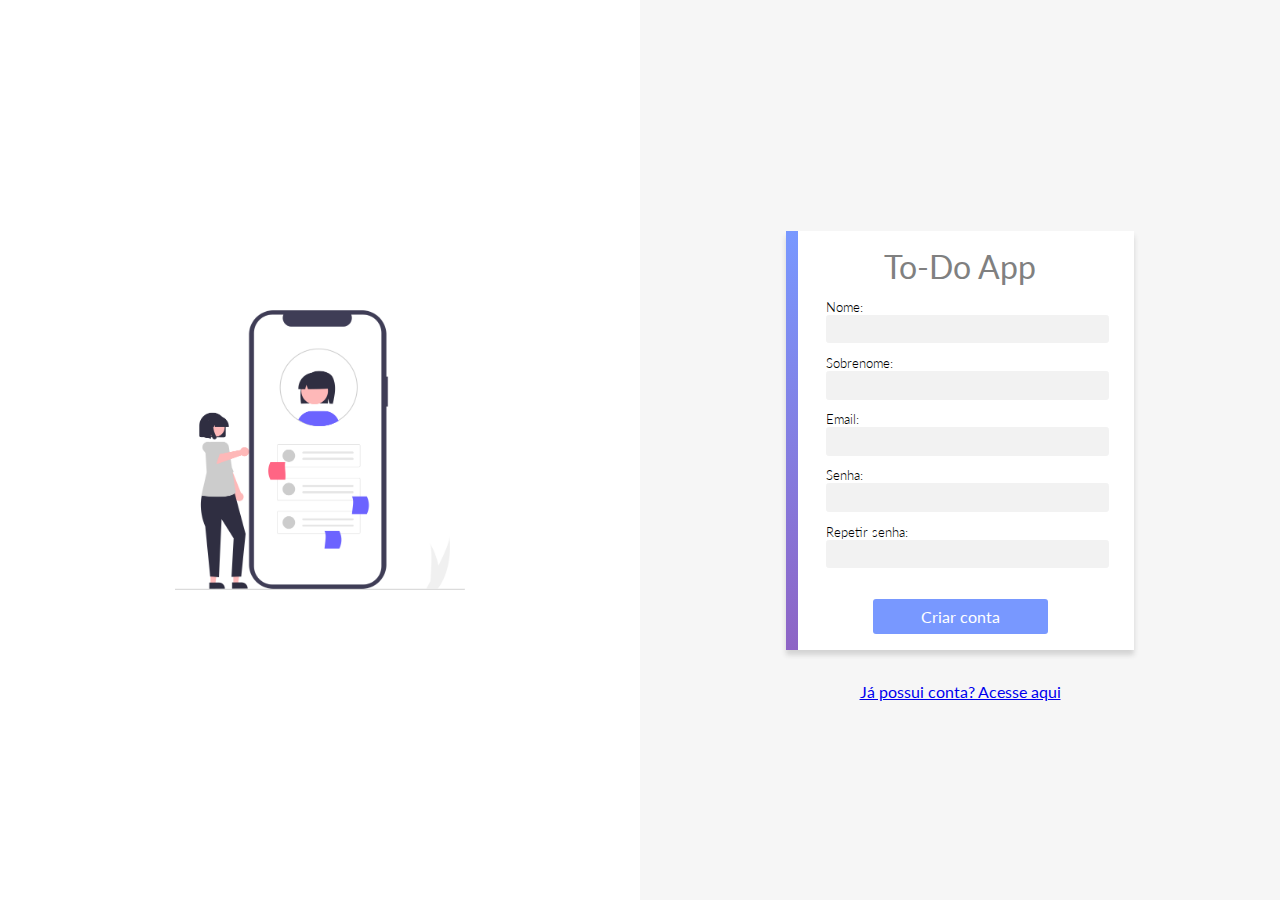
==== signup.html @ c918d58d "modelo base" ====
<!DOCTYPE html>
<html lang="pt-BR">

<head>
  <meta charset="UTF-8">
  <meta http-equiv="X-UA-Compatible" content="IE=edge">
  <meta name="viewport" content="width=device-width, initial-scale=1.0">
  <title>To-Do App</title>

  <!-- ---------------- estilos compartilhados entre login e signup ---------------- -->
  <link rel="stylesheet" href="styles/acesso.css">

  <!-- ---------------------- lógica aplicada no registro -------------------- -->
  <script src="/scripts/utils.js"></script>
  <script src="/scripts/signup.js"></script>

</head>

<body>

  <div class="left">
    <img src="./assets/pessoa-signup.png" alt="">
  </div>
  <div class="right">
    <form>
      <div class="form-header">
        <p>To-Do App</p>
      </div>

      <label>
        Nome:
        <input type="text">
      </label>
      <label>
        Sobrenome:
        <input type="text">
      </label>
      <label>
        Email:
        <input type="email">
      </label>
      <label>
        Senha:
        <input type="password">
      </label>
      <label>
        Repetir senha:
        <input type="password">
      </label>

      <button>Criar conta</button>

    </form>
    <div class="ingressar">
      <a href="index.html">Já possui conta? Acesse aqui</a>
    </div>
  </div>

</body>

</html>
---- styles/acesso.css ----
@import url('./common.css');

body{
  display: flex;
}

h1 {
  color: rgb(116, 116, 116);
  font-weight: 300;
  margin: .5em 0;
}

form {
  position: relative;
  max-width: 26em;
  background-color: white;
  display: flex;
  align-items: center;
  flex-direction: column;
  margin: 2em auto;
  box-shadow: 0 5px 5px lightgrey;
  padding: 1em 2.5em;
  box-sizing: border-box;
}

form:after {
  position: absolute;
  content: '';
  width: .7em;
  height: 100%;
  top: 0;
  left: 0;
  background: linear-gradient(var(--primary), var(--secondary));
}


input {
  width: 100%;
  padding: .4em .5em;
  background-color: var(--app-grey);
  border: 1px solid var(--app-grey);
  border-radius: .2em;
}

input:focus {
  outline: none;
  border: 1px solid lightgrey;
}

label {
  width: 100%;
  font-weight: 300;
  margin-bottom: -.1em;
  margin-top: 1em;
  font-size: .8em;
}

button {
  padding: .5em 3em;
  background-color: var(--primary);
  color: white;
  margin-top: 2em;
  font-weight: 400;
  font-size: 1em;
}

.form-header {
  color: grey;
  font-size: 2em;
}
.ingressar{
  text-align: center;
}
.left{
  width: 50%;  
  background-color: white;
  text-align: center;
  display: flex;
  align-items: center;
  justify-content: center;
}
.left img{
  width:60%;
}
.right{
  width: 50%;
  display: flex;
  flex-direction: column;
  align-items: center;
  justify-content: center;
}
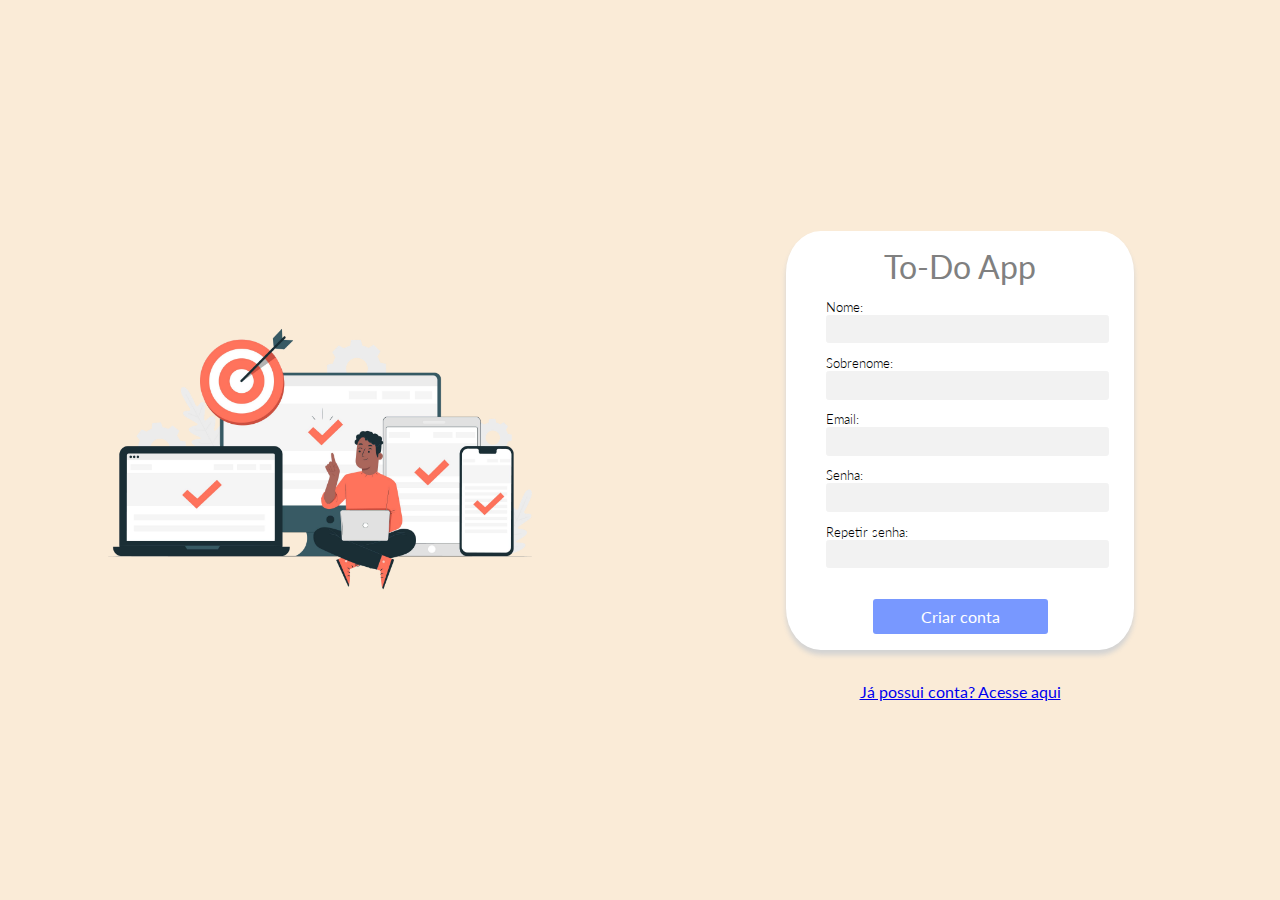
==== commit db0ee106: "Defini cores, estilizei botoes e imagens" ====
--- a/signup.html
+++ b/signup.html
@@ -19,43 +19,43 @@
 <body>
 
   <div class="left">
-    <img src="./assets/pessoa-signup.png" alt="">
+    <img src="./assets/to-do-list.png" alt="">
   </div>
   <div class="right">
-    <form>
+    <form id="formRegistro">
       <div class="form-header">
         <p>To-Do App</p>
       </div>
 
       <label>
         Nome:
-        <input type="text">
+        <input type="text" id="inputFirstName">
       </label>
       <label>
         Sobrenome:
-        <input type="text">
+        <input type="text" id="inputLastName">
       </label>
       <label>
         Email:
-        <input type="email">
+        <input type="email" id="inputEmail">
       </label>
       <label>
         Senha:
-        <input type="password">
+        <input type="password" id="inputPassword">
       </label>
       <label>
         Repetir senha:
-        <input type="password">
+        <input type="password" id="inputRPassword">
       </label>
 
-      <button>Criar conta</button>
+      <button id="inputBtn">Criar conta</button>
 
     </form>
     <div class="ingressar">
       <a href="index.html">Já possui conta? Acesse aqui</a>
     </div>
   </div>
-
+  <script src="./scripts/singup.js"></script>
 </body>
 
 </html>--- a/styles/acesso.css
+++ b/styles/acesso.css
@@ -5,15 +5,15 @@
 }
 
 h1 {
-  color: rgb(116, 116, 116);
-  font-weight: 300;
+  color: #747474;
+  font-weight: 400;
   margin: .5em 0;
 }
 
 form {
   position: relative;
   max-width: 26em;
-  background-color: white;
+  background-color: #ffffff;
   display: flex;
   align-items: center;
   flex-direction: column;
@@ -21,17 +21,19 @@
   box-shadow: 0 5px 5px lightgrey;
   padding: 1em 2.5em;
   box-sizing: border-box;
+  border-radius: 10%;
 }
 
-form:after {
+
+/* form:after {
   position: absolute;
   content: '';
-  width: .7em;
+  width: .9em;
   height: 100%;
   top: 0;
   left: 0;
   background: linear-gradient(var(--primary), var(--secondary));
-}
+} */
 
 
 input {
@@ -58,14 +60,14 @@
 button {
   padding: .5em 3em;
   background-color: var(--primary);
-  color: white;
+  color: #ffffff;
   margin-top: 2em;
   font-weight: 400;
   font-size: 1em;
 }
 
 .form-header {
-  color: grey;
+  color: #808080;
   font-size: 2em;
 }
 .ingressar{
@@ -73,19 +75,28 @@
 }
 .left{
   width: 50%;  
-  background-color: white;
+  background-color: #faebd7;
   text-align: center;
   display: flex;
   align-items: center;
   justify-content: center;
 }
 .left img{
-  width:60%;
+  width:70%;
 }
 .right{
   width: 50%;
+  background-color: #faebd7;
   display: flex;
   flex-direction: column;
   align-items: center;
   justify-content: center;
+}
+
+.acessoNegado {
+  border-color: red;
+}
+
+.acessoPermitido {
+  border-color: green;
 }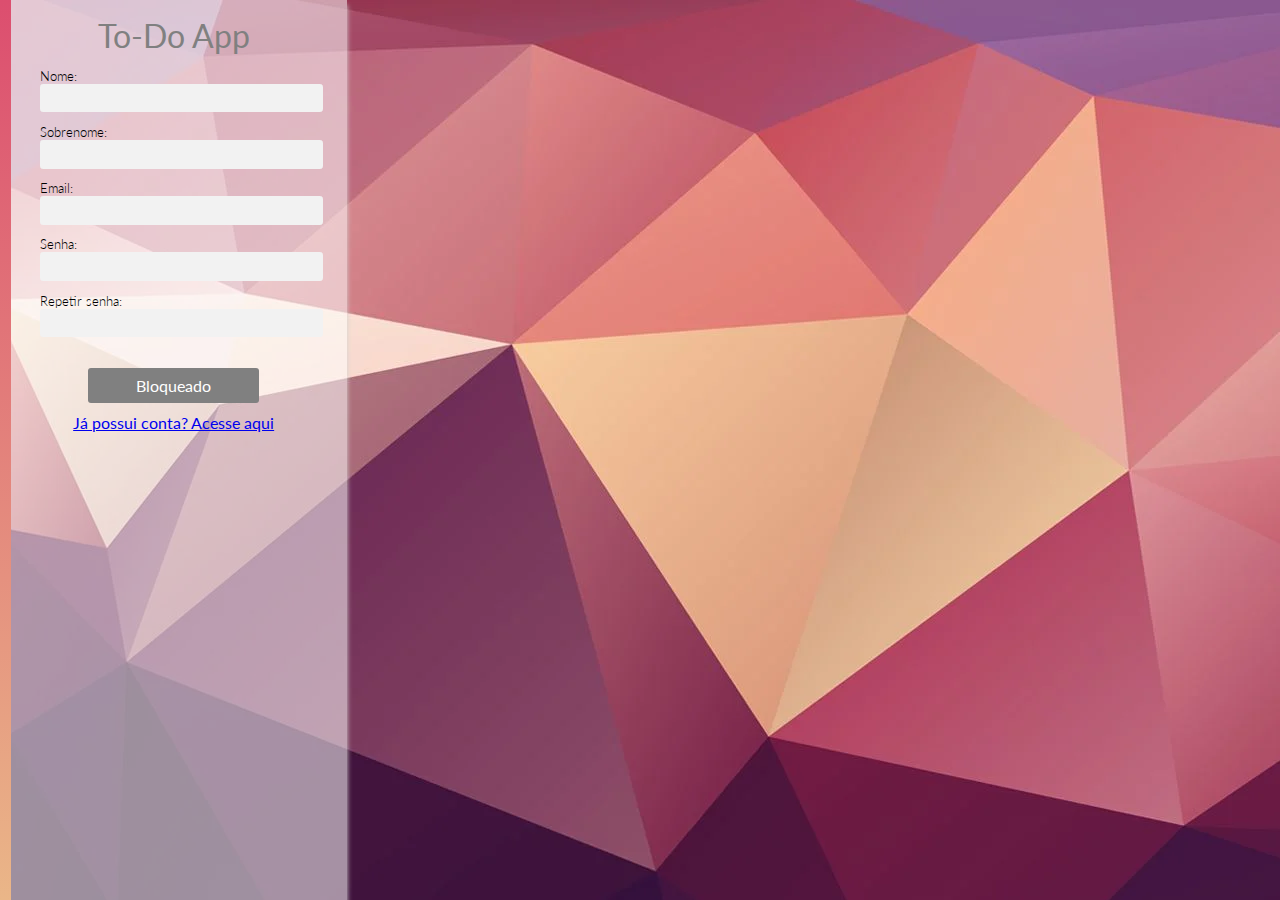
==== commit b973e842: "css atualizado (parcial)" ====
--- a/signup.html
+++ b/signup.html
@@ -17,11 +17,10 @@
 </head>
 
 <body>
-
-  <div class="left">
-    <img src="./assets/to-do-list.png" alt="">
-  </div>
-  <div class="right">
+  <div class="scrolling-image-container">
+    <div class="scrolling-image"></div>
+   </div>
+  <div>
     <form id="formRegistro">
       <div class="form-header">
         <p>To-Do App</p>
@@ -49,11 +48,10 @@
       </label>
 
       <button id="inputBtn">Criar conta</button>
-
+      <div class="ingressar">
+        <a href="index.html">Já possui conta? Acesse aqui</a>
+      </div>
     </form>
-    <div class="ingressar">
-      <a href="index.html">Já possui conta? Acesse aqui</a>
-    </div>
   </div>
   <script src="./scripts/singup.js"></script>
 </body>
--- a/styles/acesso.css
+++ b/styles/acesso.css
@@ -2,38 +2,58 @@
 
 body{
   display: flex;
+  flex-direction: row-reverse;
+  background-image: url('../assets/backgroundIndex.png');
+}
+
+.scrolling-image-container {
+  overflow: hidden;
+}
+
+@keyframes slide {
+  0% {
+    transform: translate(0);
+  }
+  100% {
+    transform: translate(-1920px); /* The image width */
+  }
+}
+
+.scrolling-image {
+  background: url("../assets/backgroundIndex.png") repeat-x;
+  height: 100vh;
+  width: 7680px;
+  animation: slide 360s linear infinite;
 }
 
 h1 {
-  color: #747474;
-  font-weight: 400;
+  color: rgb(116, 116, 116);
+  font-weight: 300;
   margin: .5em 0;
 }
 
 form {
-  position: relative;
+  position: absolute;
   max-width: 26em;
-  background-color: #ffffff;
+  height: 100vh;
+  background-color: rgba(255, 255, 255, 0.533);
   display: flex;
   align-items: center;
   flex-direction: column;
-  margin: 2em auto;
   box-shadow: 0 5px 5px lightgrey;
   padding: 1em 2.5em;
   box-sizing: border-box;
-  border-radius: 10%;
 }
 
-
-/* form:after {
+form:after {
   position: absolute;
   content: '';
-  width: .9em;
+  width: .7em;
   height: 100%;
   top: 0;
   left: 0;
   background: linear-gradient(var(--primary), var(--secondary));
-} */
+}
 
 
 input {
@@ -60,33 +80,33 @@
 button {
   padding: .5em 3em;
   background-color: var(--primary);
-  color: #ffffff;
+  color: white;
   margin-top: 2em;
   font-weight: 400;
   font-size: 1em;
 }
 
 .form-header {
-  color: #808080;
+  color: grey;
   font-size: 2em;
 }
 .ingressar{
   text-align: center;
+  margin-top: 10px;
 }
 .left{
   width: 50%;  
-  background-color: #faebd7;
+  background-color: white;
   text-align: center;
   display: flex;
   align-items: center;
   justify-content: center;
 }
 .left img{
-  width:70%;
+  width:60%;
 }
 .right{
   width: 50%;
-  background-color: #faebd7;
   display: flex;
   flex-direction: column;
   align-items: center;
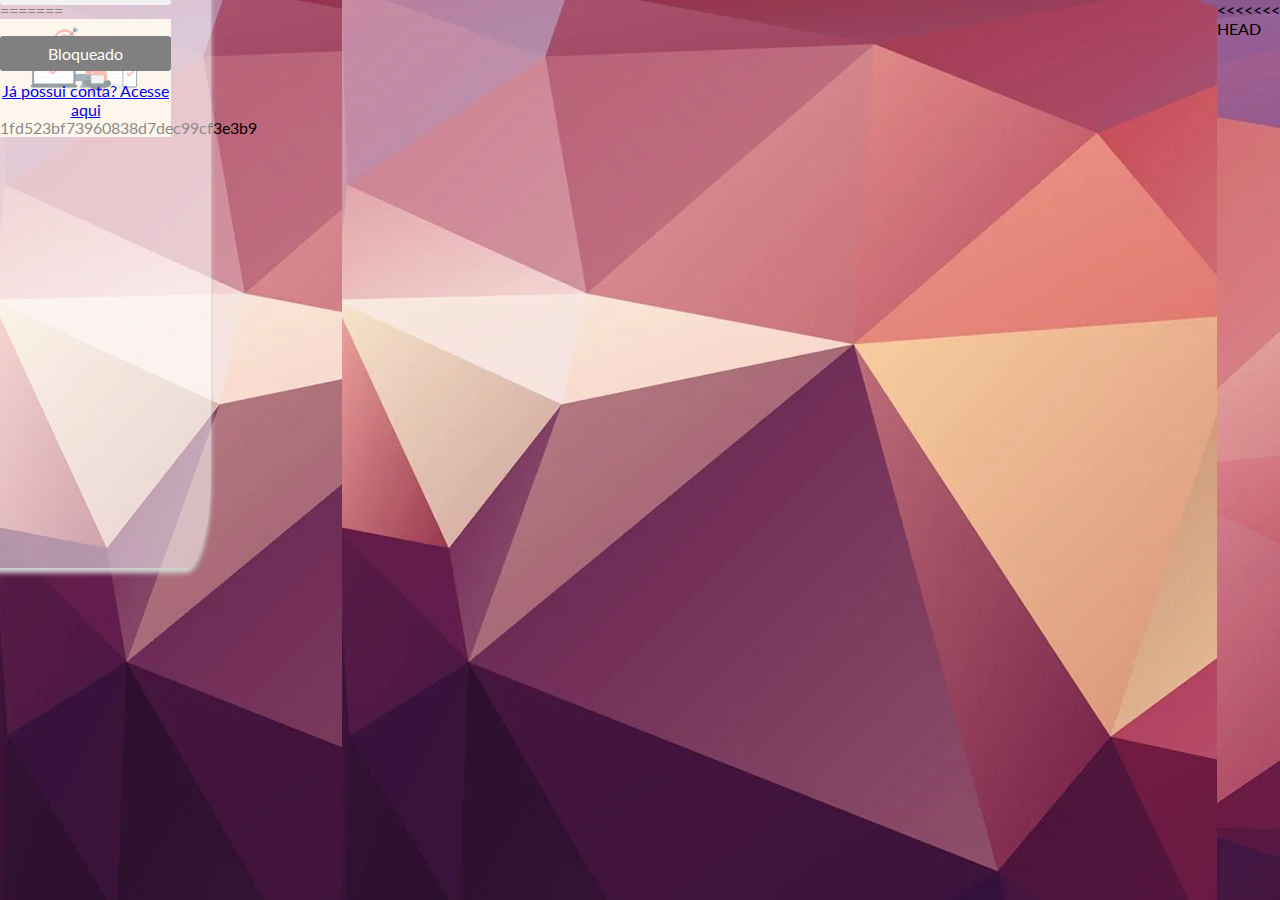
==== commit ffe1290f: "CSS geral da pagina index/signup/tarefas e bloqueio de botão login/sign" ====
--- a/signup.html
+++ b/signup.html
@@ -17,10 +17,18 @@
 </head>
 
 <body>
+<<<<<<< HEAD
   <div class="scrolling-image-container">
     <div class="scrolling-image"></div>
    </div>
   <div>
+=======
+
+  <div class="left">
+    <img src="./assets/to-do-list.png" alt="">
+  </div>
+  <div class="right">
+>>>>>>> bbc395fc761fd523bf73960838d7dec99cf3e3b9
     <form id="formRegistro">
       <div class="form-header">
         <p>To-Do App</p>
--- a/styles/acesso.css
+++ b/styles/acesso.css
@@ -27,8 +27,8 @@
 }
 
 h1 {
-  color: rgb(116, 116, 116);
-  font-weight: 300;
+  color: #747474;
+  font-weight: 400;
   margin: .5em 0;
 }
 
@@ -43,17 +43,19 @@
   box-shadow: 0 5px 5px lightgrey;
   padding: 1em 2.5em;
   box-sizing: border-box;
+  border-radius: 10%;
 }
 
-form:after {
+
+/* form:after {
   position: absolute;
   content: '';
-  width: .7em;
+  width: .9em;
   height: 100%;
   top: 0;
   left: 0;
   background: linear-gradient(var(--primary), var(--secondary));
-}
+} */
 
 
 input {
@@ -80,14 +82,14 @@
 button {
   padding: .5em 3em;
   background-color: var(--primary);
-  color: white;
+  color: #ffffff;
   margin-top: 2em;
   font-weight: 400;
   font-size: 1em;
 }
 
 .form-header {
-  color: grey;
+  color: #808080;
   font-size: 2em;
 }
 .ingressar{
@@ -96,17 +98,18 @@
 }
 .left{
   width: 50%;  
-  background-color: white;
+  background-color: #faebd7;
   text-align: center;
   display: flex;
   align-items: center;
   justify-content: center;
 }
 .left img{
-  width:60%;
+  width:70%;
 }
 .right{
   width: 50%;
+  background-color: #faebd7;
   display: flex;
   flex-direction: column;
   align-items: center;
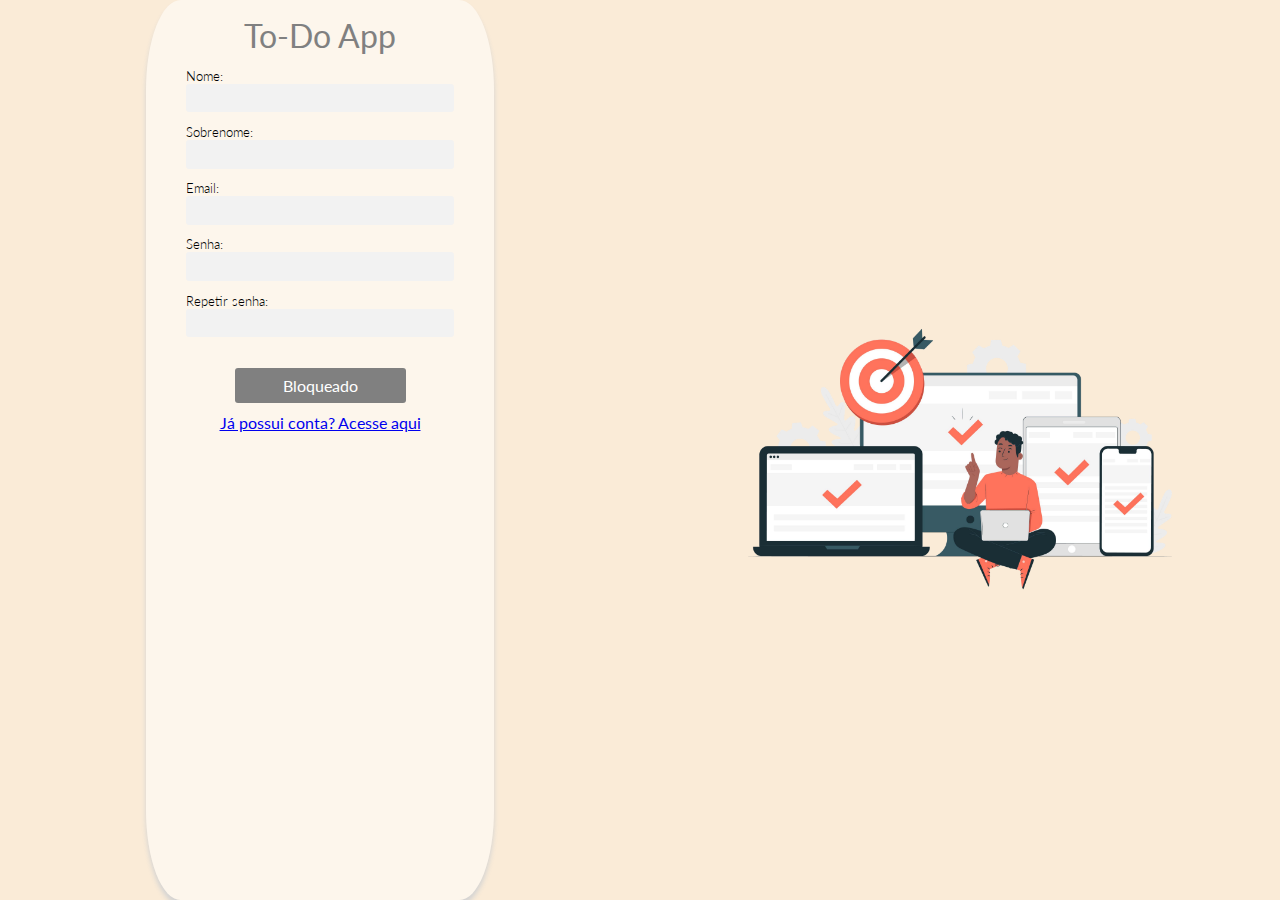
==== commit 53a4affe: "1" ====
--- a/signup.html
+++ b/signup.html
@@ -17,18 +17,11 @@
 </head>
 
 <body>
-<<<<<<< HEAD
-  <div class="scrolling-image-container">
-    <div class="scrolling-image"></div>
-   </div>
-  <div>
-=======
 
   <div class="left">
     <img src="./assets/to-do-list.png" alt="">
   </div>
   <div class="right">
->>>>>>> bbc395fc761fd523bf73960838d7dec99cf3e3b9
     <form id="formRegistro">
       <div class="form-header">
         <p>To-Do App</p>
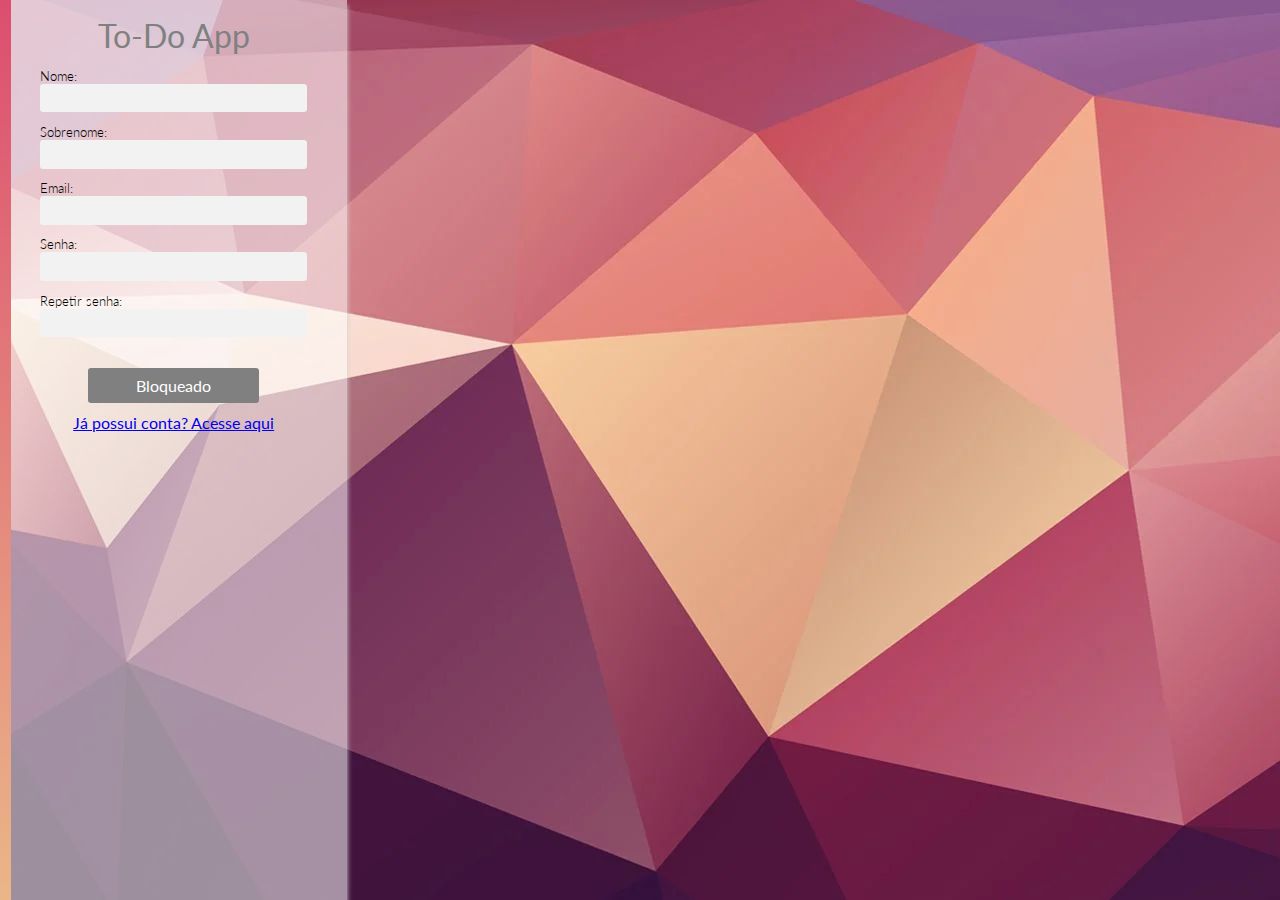
==== commit 354b2312: "pag de signup arrumada" ====
--- a/signup.html
+++ b/signup.html
@@ -17,11 +17,10 @@
 </head>
 
 <body>
-
-  <div class="left">
-    <img src="./assets/to-do-list.png" alt="">
-  </div>
-  <div class="right">
+  <div class="scrolling-image-container">
+    <div class="scrolling-image"></div>
+   </div>
+  <div>
     <form id="formRegistro">
       <div class="form-header">
         <p>To-Do App</p>
--- a/styles/acesso.css
+++ b/styles/acesso.css
@@ -27,8 +27,8 @@
 }
 
 h1 {
-  color: #747474;
-  font-weight: 400;
+  color: rgb(116, 116, 116);
+  font-weight: 300;
   margin: .5em 0;
 }
 
@@ -43,19 +43,17 @@
   box-shadow: 0 5px 5px lightgrey;
   padding: 1em 2.5em;
   box-sizing: border-box;
-  border-radius: 10%;
 }
 
-
-/* form:after {
+form:after {
   position: absolute;
   content: '';
-  width: .9em;
+  width: .7em;
   height: 100%;
   top: 0;
   left: 0;
   background: linear-gradient(var(--primary), var(--secondary));
-} */
+}
 
 
 input {
@@ -82,14 +80,14 @@
 button {
   padding: .5em 3em;
   background-color: var(--primary);
-  color: #ffffff;
+  color: white;
   margin-top: 2em;
   font-weight: 400;
   font-size: 1em;
 }
 
 .form-header {
-  color: #808080;
+  color: grey;
   font-size: 2em;
 }
 .ingressar{
@@ -98,18 +96,17 @@
 }
 .left{
   width: 50%;  
-  background-color: #faebd7;
+  background-color: white;
   text-align: center;
   display: flex;
   align-items: center;
   justify-content: center;
 }
 .left img{
-  width:70%;
+  width:60%;
 }
 .right{
   width: 50%;
-  background-color: #faebd7;
   display: flex;
   flex-direction: column;
   align-items: center;
